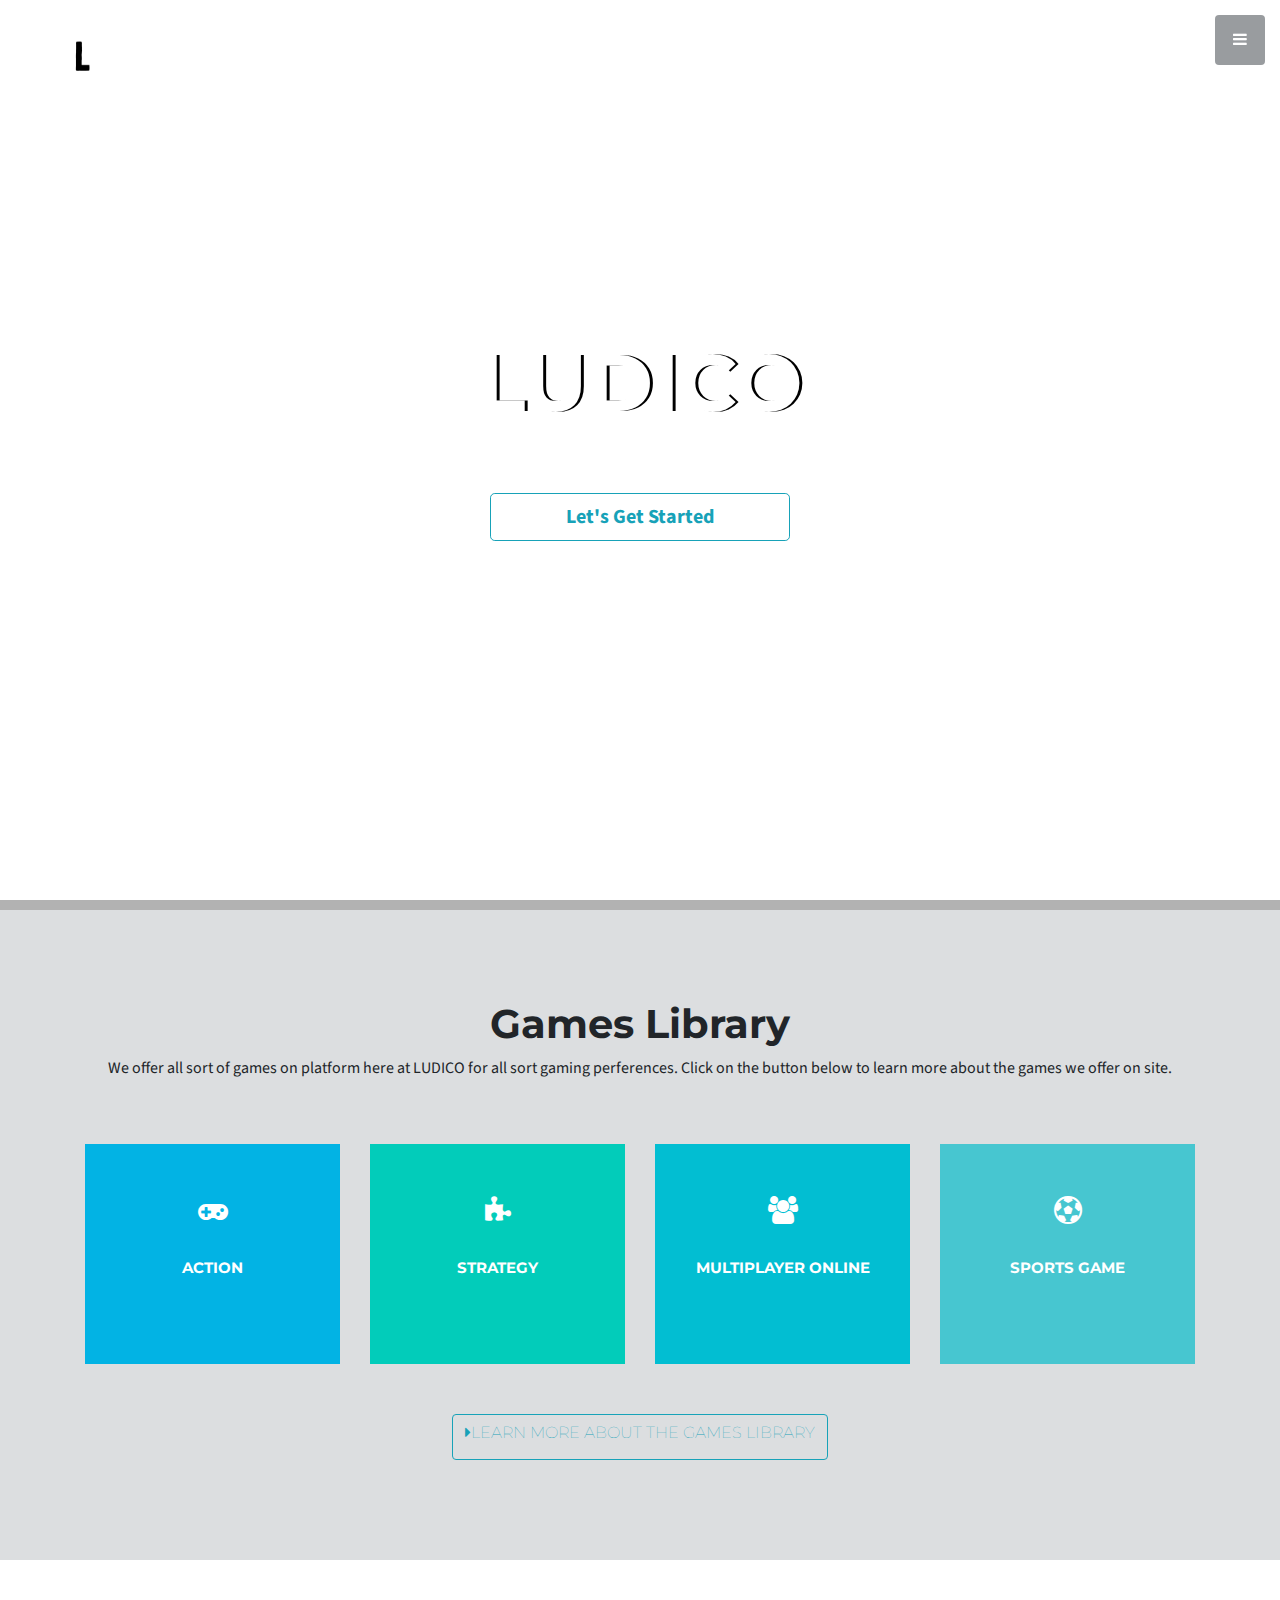
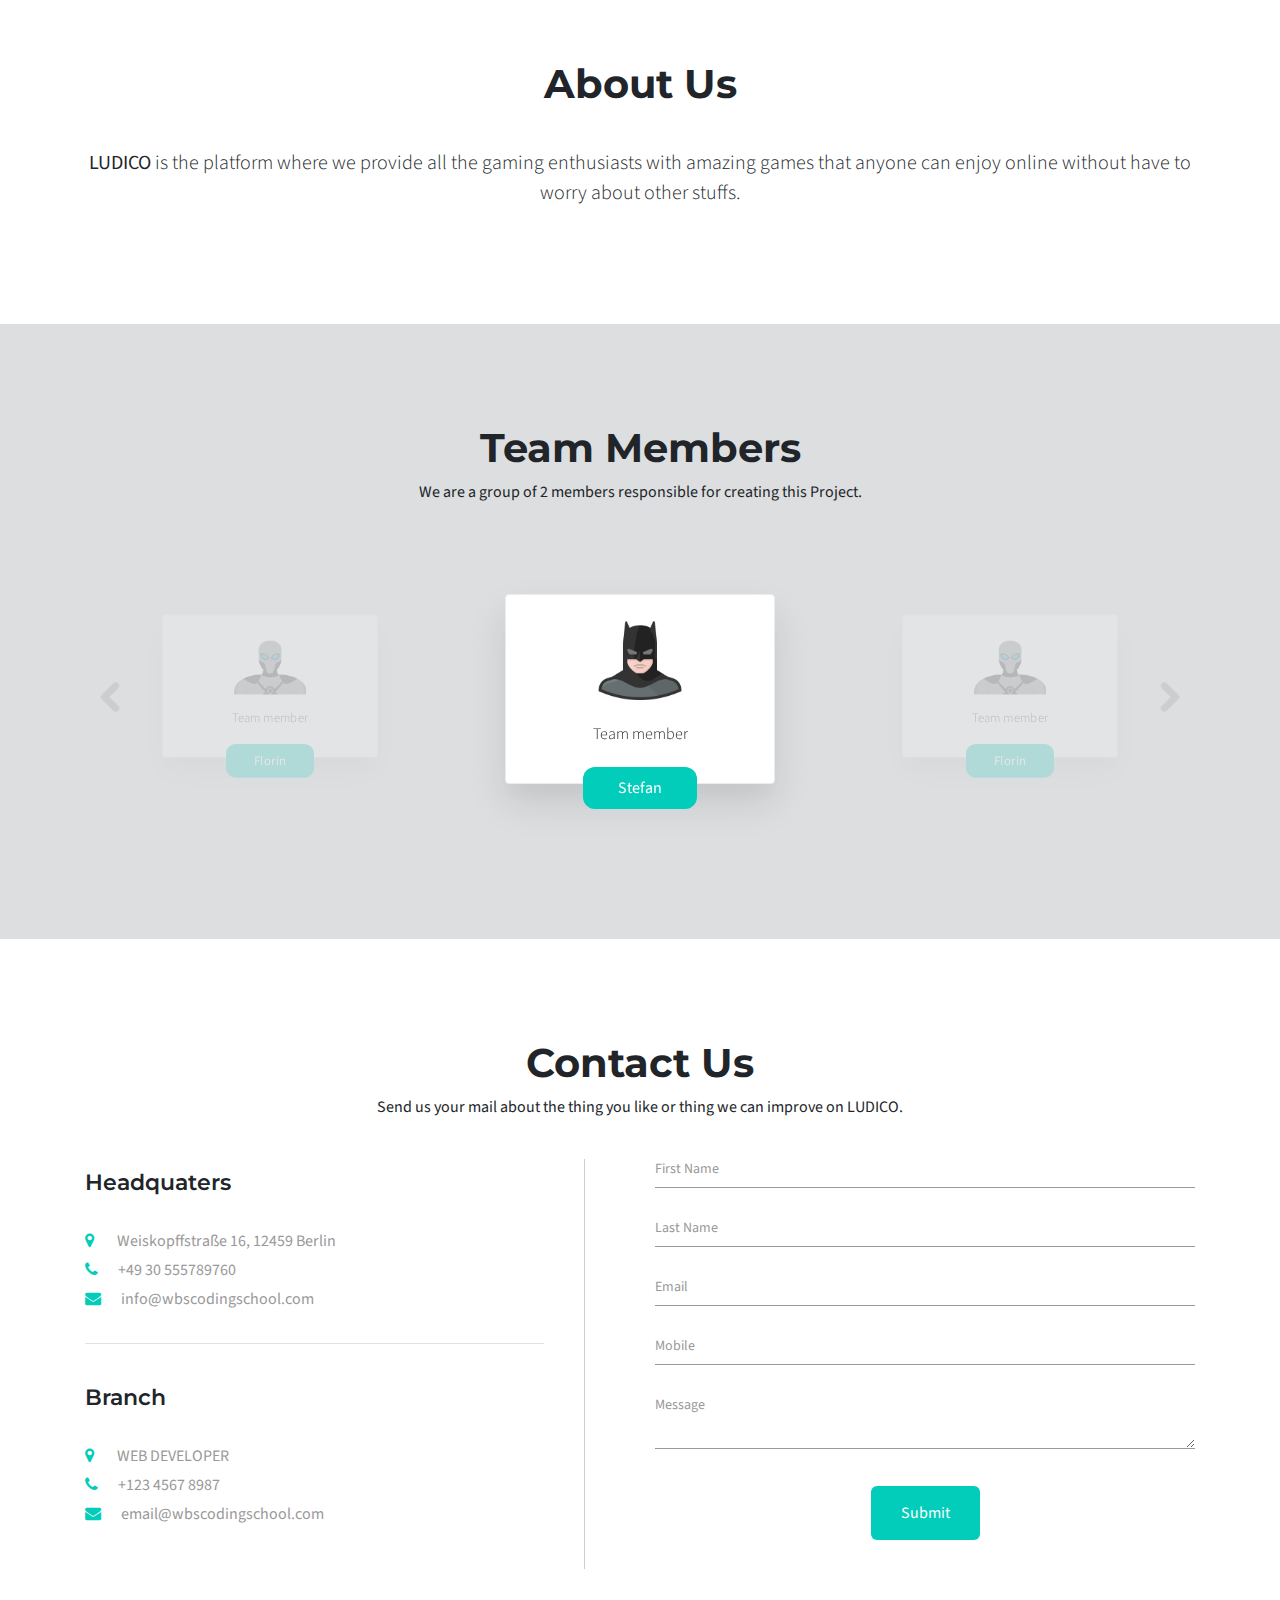
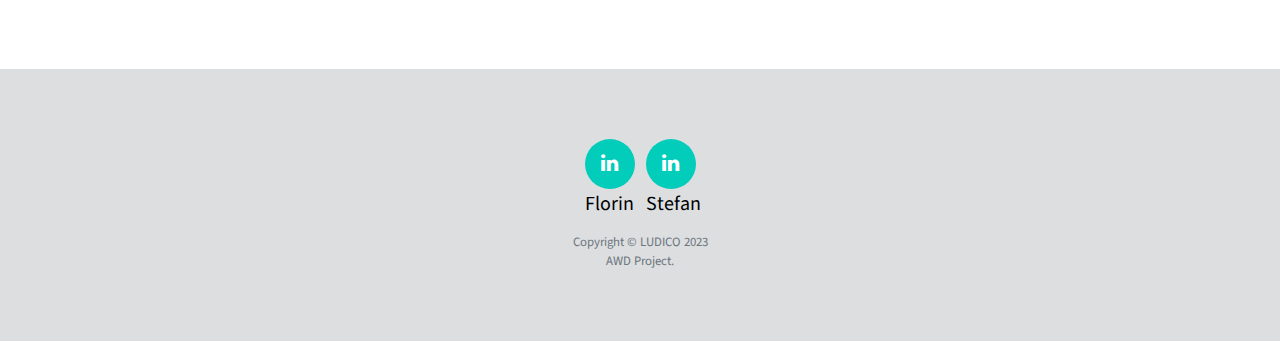
==== index.html @ aadd2159 "reset form/ categories updated" ====
<!DOCTYPE html>
<html lang="en">

<head>
  <meta charset="UTF-8">
  <meta name="viewport" content="width=device-width, initial-scale=1, shrink-to-fit=no">
  <meta name="description" content="Gaming Website">
  <meta name="author" content="">
  <link rel="icon" type="image/png" href="images/favicon-32x32.png" sizes="32x32" />
  <link rel="icon" type="image/png" href="images/favicon-16x16.png" sizes="16x16" />
  <title>LUDICO</title>
  <!--stylesheet-->
  <link href="https://fonts.googleapis.com/css?family=Montserrat:500,700&display=swap&subset=latin-ext"
    rel="stylesheet">
  <link href="https://fonts.googleapis.com/css?family=Open+Sans:400,400i,600&display=swap&subset=latin-ext"
    rel="stylesheet">
  <link href="https://fonts.googleapis.com/css?family=Source+Sans+Pro:400,700,900" rel="stylesheet">
  <link href="https://maxcdn.bootstrapcdn.com/font-awesome/4.7.0/css/font-awesome.min.css" rel="stylesheet"
    type="text/css">
  <link href="styles/styles.css" rel="stylesheet" type="text/css">
  <link href="styles/custom-responsive-styles.css" rel="stylesheet" type="text/css">
  <!--scripts-->
  <script type="text/javascript" src="scripts/jquery-3.2.1.min.js"></script>
  <script type="text/javascript" src="scripts/all-plugins.js"></script>
  <script type="text/javascript" src="scripts/plugins-activate.js"></script>
  <script type="text/javascript" src="scripts/clearForm.js"></script>

</head>

<body id="page-top">
  <!-- Navigation Bar -->
  <div class="logo">
    <a class="navbar-brand logo-image" href="index.html"><img src="images/LUDICO-logos_white.png" alt="alternative"></a>
  </div>
  <a class="menu-toggle rounded" href="#">
    <i class="fa fa-bars"></i>
  </a>
  <nav id="sidebar-wrapper">
    <ul class="sidebar-nav">
      <li class="sidebar-brand">
        <a class="smooth-scroll" href="#Header"></a>
      </li>
      <li class="sidebar-nav-item">
        <a class="smooth-scroll" href="#page-top">Home</a>
      </li>
      <li class="sidebar-nav-item">
        <a class="smooth-scroll" href="#Services">Games Library</a>
      </li>
      <li class="sidebar-nav-item">
        <a class="smooth-scroll" href="#About">About Us</a>
      </li>
      <li class="sidebar-nav-item">
        <a class="smooth-scroll" href="#Testimonials">Team Member</a>
      </li>
      <li class="sidebar-nav-item">
        <a class="smooth-scroll" href="#Contact">Contact Us</a>
      </li>
    </ul>
  </nav>
  <!-- Header Starts -->
  <section id="Banner" class="content-section">
    <div class="container content-wrap text-center">
      <h1>LUDICO</h1>
      <h5>
        <em>"Welcome to the world of game with HTML, CSS and JAVASCRIPT"</em>
      </h5>
      <br>
      <a class="btn btn-lg btn-outline-info" href="GAMES.html"> <b>Let's Get Started</b> </a>
    </div>
    <div class="overlay"></div>
  </section>
  <!-- Header Ends -->
  <!-- GAME LIBRARY SECTION --> <!-- WE USED BOOTSTRAP SERVICES FOR THE LOOK -->
  <section id="Services" class="content-section text-center">
    <div class="container">
      <div class="block-heading">
        <h2>Games Library</h2>
        <p>We offer all sort of games on platform here at LUDICO for all sort gaming perferences. Click on the button
          below to learn more about the games we offer on site. <br><br></p>
      </div>
      <div class="row">
        <div class="col-md-3 col-sm-6">
          <div class="service-box">
            <div class="service-icon yellow">
              <div class="front-content">
                <i class="fa fa-gamepad"></i>
                <h3>Action</h3>
              </div>
            </div>
            <div class="service-content">
              <h3>Action</h3>
              <p>Action games emphasize physical challenges that require hand-eye coordination and motor skill to
                overcome. </p>
            </div>
          </div>
        </div>
        <div class="col-md-3 col-sm-6">
          <div class="service-box">
            <div class="service-icon orange">
              <div class="front-content">
                <i class="fa fa-puzzle-piece"></i>
                <h3>Strategy</h3>
              </div>
            </div>
            <div class="service-content">
              <h3>Strategy</h3>
              <p>Strategy video games focus on gameplay requiring careful and skillful thinking and planning in order to
                achieve victory and the action scales from world domination to squad-based tactics.</p>
            </div>
          </div>
        </div>
        <div class="col-md-3 col-sm-6">
          <div class="service-box ">
            <div class="service-icon red">
              <div class="front-content">
                <i class="fa fa-users" aria-hidden="true"></i>
                <h3>Multiplayer online</h3>
              </div>
            </div>
            <div class="service-content">
              <h3>Multiplayer online</h3>
              <p>Multiplayer online battle arena (MOBA) is a genre of strategy video games in which each player controls
                a single character with a set of unique abilities that improve over the course of a game and which
                contribute to the team's overall strategy.</p>
            </div>
          </div>
        </div>
        <div class="col-md-3 col-sm-6">
          <div class="service-box">
            <div class="service-icon grey">
              <div class="front-content">
                <i class="fa fa-futbol-o"></i>
                <h3>Sports game</h3>
              </div>
            </div>
            <div class="service-content">
              <h3>Sports game</h3>
              <p>Sports games emulate the playing of traditional physical sports.</p>
            </div>
          </div>
        </div>
      </div>
      <p><br></p>
      <a href="gamelib.html">
        <button type="button" class="btn btn-outline-info">
          <h5><i class="fa fa-caret-right"></i>LEARN MORE ABOUT THE GAMES LIBRARY</h5>
        </button>
      </a>
    </div>
  </section>
  <!--END OF GAME LIBRARY SECTION -->
  <!-- About Us Starts -->
  <section id="About" class="content-section">
    <div class="container text-center">
      <div class="row">
        <div class="col-lg-12">
          <div class="block-heading">
            <h2>About Us</h2>
          </div>
          <p class="lead"> <b> LUDICO </b> is the platform where we provide all the gaming enthusiasts with amazing
            games that anyone can enjoy online without have to worry about other stuffs.</p>
        </div>
      </div>
    </div>
  </section>
  <!-- About Us Starts -->
  <!-- TEAM MEMBERS --> <!-- WE USED THE BOOTSTRAP TESTIMONIALS TO CREATE THIS SECTION OF THE PAGE AS IT LOOKS GOOD -->
  <section id="Testimonials" class="content-section">
    <div class="container">
      <div class="row">
        <div class="col-sm-12">
          <div class="block-heading">
            <h2>Team Members</h2>
            <p>We are a group of 2 members responsible for creating this Project.</p>
          </div>
          <div id="customers-testimonials" class="owl-carousel">
            <div class="item">
              <div class="shadow-effect">
                <img class="img-circle" src="./styles/batman_90804.png" alt="">
                <p>Team member</p>
              </div>
              <div class="testimonial-name">Stefan</div>
            </div>
            <div class="item">
              <div class="shadow-effect">
                <img class="img-circle" src="./styles/rrr.png" alt="">
                <p>Team member</p>
              </div>
              <div class="testimonial-name">Florin</div>
            </div>
          </div>
        </div>
      </div>
    </div>
    </div>
  </section>
  <!-- END OF TEAM MEMBERS SECTION -->
  <!--CONTACT US SECTION OF THE PAGE -->
  <section id="Contact" class="content-section">
    <div class="container">
      <div class="block-heading">
        <h2>Contact Us</h2>
        <p>Send us your mail about the thing you like or thing we can improve on LUDICO.</p>
      </div>
      <div class="row">
        <div class="col-sm-12 col-md-6 col-lg-6">
          <div class="contact-wrapper">
            <div class="address-block border-bottom">
              <h3 class="add-title">Headquaters</h3>
              <div class="c-detail">
                <span class="c-icon"><i class="fa fa-map-marker" aria-hidden="true"></i></span><span
                  class="c-info">&nbsp;Weiskopffstraße 16, 12459 Berlin</span>
              </div>
              <div class="c-detail">
                <span class="c-icon"><i class="fa fa-phone" aria-hidden="true"></i></span><span class="c-info">+49 30
                  555789760</span>
              </div>
              <div class="c-detail">
                <span class="c-icon"><i class="fa fa-envelope" aria-hidden="true"></i></span><span
                  class="c-info">info@wbscodingschool.com</span>
              </div>
            </div>
            <div class="address-block">
              <h3 class="add-title">Branch</h3>
              <div class="c-detail">
                <span class="c-icon"><i class="fa fa-map-marker" aria-hidden="true"></i></span><span
                  class="c-info">&nbsp;WEB DEVELOPER</span>
              </div>
              <div class="c-detail">
                <span class="c-icon"><i class="fa fa-phone" aria-hidden="true"></i></span><span class="c-info">+123 4567
                  8987</span>
              </div>
              <div class="c-detail">
                <span class="c-icon"><i class="fa fa-envelope" aria-hidden="true"></i></span><span
                  class="c-info">email@wbscodingschool.com</span>
              </div>
            </div>
          </div>
        </div>
        <!--FORM FOR CONTACTING-->
        <div class="col-sm-12 col-md-6 col-lg-6">
          <div class="form-wrap">
            <!-- <form action="javascript:void(0)" method="post"> -->
              <form action="https://formspree.io/f/xyyakazd"
                  method="POST">
                 

              <div class="fname floating-label">
                <input type="text" class="floating-input" name="full name" />
                <label for="title">First Name</label>
              </div>
              <div class="fname floating-label">
                <input type="text" class="floating-input" name="full name" />
                <label for="title">Last Name</label>
              </div>
              <div class="email floating-label">
                <input type="email" class="floating-input" name="email" />
                <label for="email">Email</label>
              </div>
              <div class="contact floating-label">
                <input type="tel" class="floating-input" name="contact" />
                <label for="email">Mobile</label>
              </div>
              <div class="company floating-label">
                <textarea type="text" class="floating-input" name="company"></textarea>
                <label for="email">Message</label>
              </div>
              <div class="submit-btn">
                <button type="submit" >Submit</button>
              </div>
            </form>
          </div>
        </div>
      </div>
    </div>
  </section>
  <!-- Footer Section Of the Page -->
  <footer class="footer text-center">
    <div class="container">
      <ul class="list-inline">
        <li class="list-inline-item">
          <a class="social-link rounded-circle text-white" href="https://www.linkedin.com/in/nicu-florin-radu/">
            <p class="fa fa-linkedin" aria-hidden="true"></p> <br>
            <p class="name" id="name">Florin</p>
          </a>
        </li>

        <li class="list-inline-item">
          <a class="social-link rounded-circle text-white" href="https://www.linkedin.com/in/stefan-lucian/">
            <p class="fa fa-linkedin" aria-hidden="true"> </p> <br>
            <p class="name" id="name">Stefan</p>
          </a>
        </li>
      </ul>
      <p class="text-muted small mb-0">Copyright © LUDICO 2023</p>
      <p class="text-muted small mb-0">AWD Project.</p>
    </div>
  </footer>
</body>

</html>
---- styles/custom-responsive-styles.css ----
/*Extra small devices (portrait phones, less than 576px)*/
@media (max-width: 575px) {
  .content-section {
    padding-top: 70px;
    padding-bottom: 70px;
  }
  .logo i {
    font-size: 40px;
  }
  #Banner .content-wrap h1 {
    font-size: 36px;
  }
  #Banner .content-wrap h3 {
    font-size: 20px;
  }
  .btn-xl {
    padding: 15px 30px;
  }
  .content-section-heading h2 {
    font-size: 30px;
  }
  #Portfolio .portfolio-wrapper .each-portfolio {
    float: none;
    margin: 0 auto 20px;
    width: 100%;
    display: block;
  }
  #customers-testimonials .item {
    margin-bottom: 0;
  }
  #Contact .contact-wrapper {
    border-right: none;
    margin-right: 0;
    padding: 0;
  }
  #Contact .contact-wrapper span {
    font-size: 18px;
  }
  .address-block,
  #Contact .address-block.border-bottom {
    margin-bottom: 40px;
    padding: 0 15px 30px;
  }
  footer.footer .social-link {
    height: 50px;
    width: 50px;
    font-size: 18px;
  }
  .owl-nav {
    display: none !important; 
  }
}
/*Small devices (landscape phones, 576px and up)*/
@media (min-width: 576px) and (max-width: 767px) {
  .logo i {
    font-size: 40px;
  }
  .content-section {
    padding-top: 70px;
    padding-bottom: 70px;
  }
  #Banner .content-wrap h1 {
    font-size: 36px;
  }
  #Banner .content-wrap h3 {
    font-size: 20px;
  }
  .btn-xl {
    padding: 15px 30px;
  }
  .content-section-heading h2 {
    font-size: 30px;
  }
  #Portfolio .portfolio-wrapper .each-portfolio {
    float: none;
    margin: 0 auto 20px;
    width: 100%;
    display: block;
  }
  #customers-testimonials .item {
    margin-bottom: 0;
  }
  #Contact .contact-wrapper {
    border-right: none;
    margin-right: 0;
    padding: 0;
  }
  #Contact .contact-wrapper span {
    font-size: 18px;
  }
  .address-block,
  #Contact .address-block.border-bottom {
    margin-bottom: 40px;
    padding: 0 15px 30px;
  }
  footer.footer .social-link {
    height: 50px;
    width: 50px;
    font-size: 18px;
  }
  .owl-nav {
    display: none !important; 
  }
}
/*Medium devices (tablets, 768px and up)*/
@media (min-width: 768px) and (max-width: 991px) {
  .content-section {
    padding-top: 70px;
    padding-bottom: 70px;
  }
  #Banner .content-wrap h1 {
    font-size: 40px;
  }
  #Banner .content-wrap h3 {
    font-size: 24px;
  }
  .btn-xl {
    padding: 20px 30px;
  }
  .content-section-heading h2 {
    font-size: 30px;
  }
  #Contact .contact-wrapper span {
    font-size: 16px;
  }
  footer.footer .social-link {
    height: 50px;
    width: 50px;
    font-size: 18px;
  }
  .owl-nav {
    display: none !important; 
  }
  #Contact .c-icon {
    margin-right: 10px;
  }
}
/*Large devices (desktops, 992px and up)*/
@media (min-width: 992px) and (max-width: 1199px) {
  .content-section {
    padding-top: 70px;
    padding-bottom: 70px;
  }
  #Banner .content-wrap h1 {
    font-size: 40px;
  }
  #Banner .content-wrap h3 {
    font-size: 24px;
  }
  .btn-xl {
    padding: 20px 30px;
  }
  .content-section-heading h2 {
    font-size: 30px;
  }
  #Contact .contact-wrapper span {
    font-size: 16px;
  }
  footer.footer .social-link {
    height: 50px;
    width: 50px;
    font-size: 18px;
  }
  .owl-nav {
    display: none !important; 
  }
  #Contact .c-icon {
    margin-right: 10px;
  }
}
/*Extra large devices (large desktops, 1200px and up)*/
@media (min-width: 1200px) {}
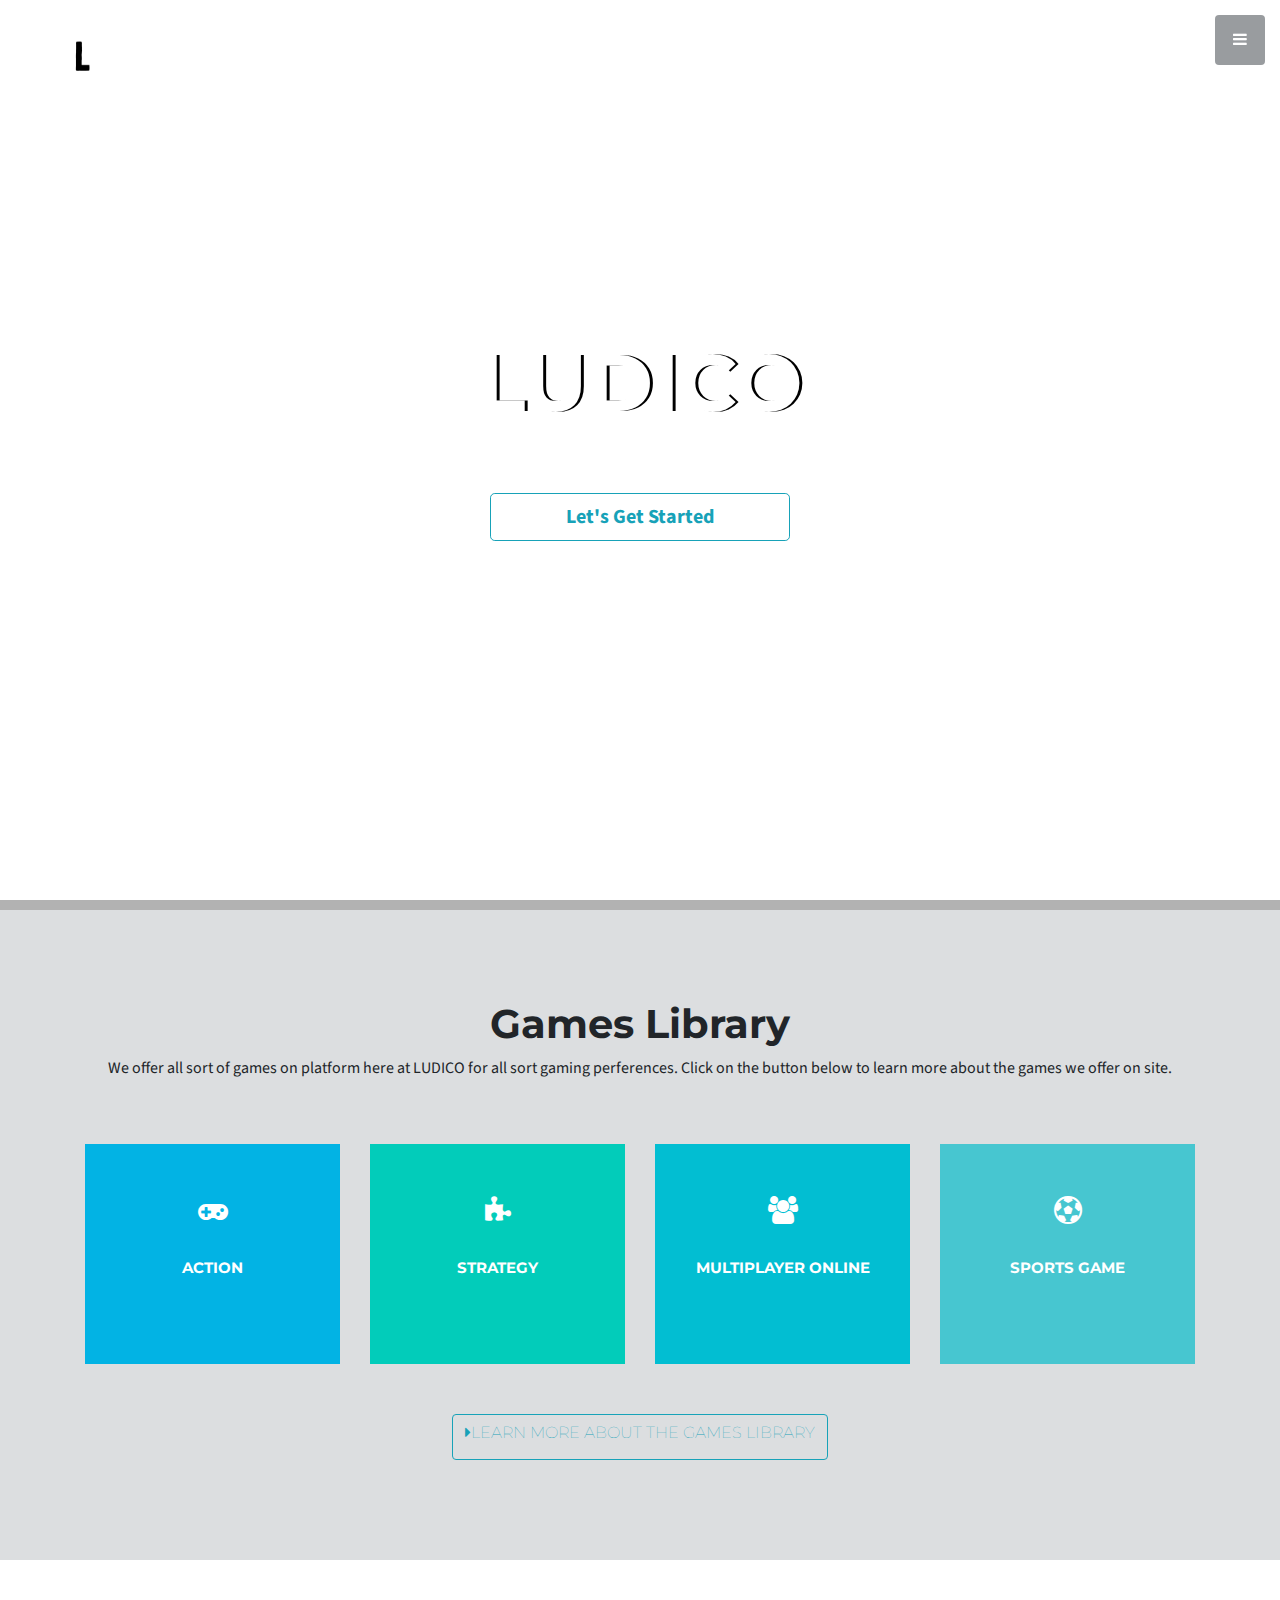
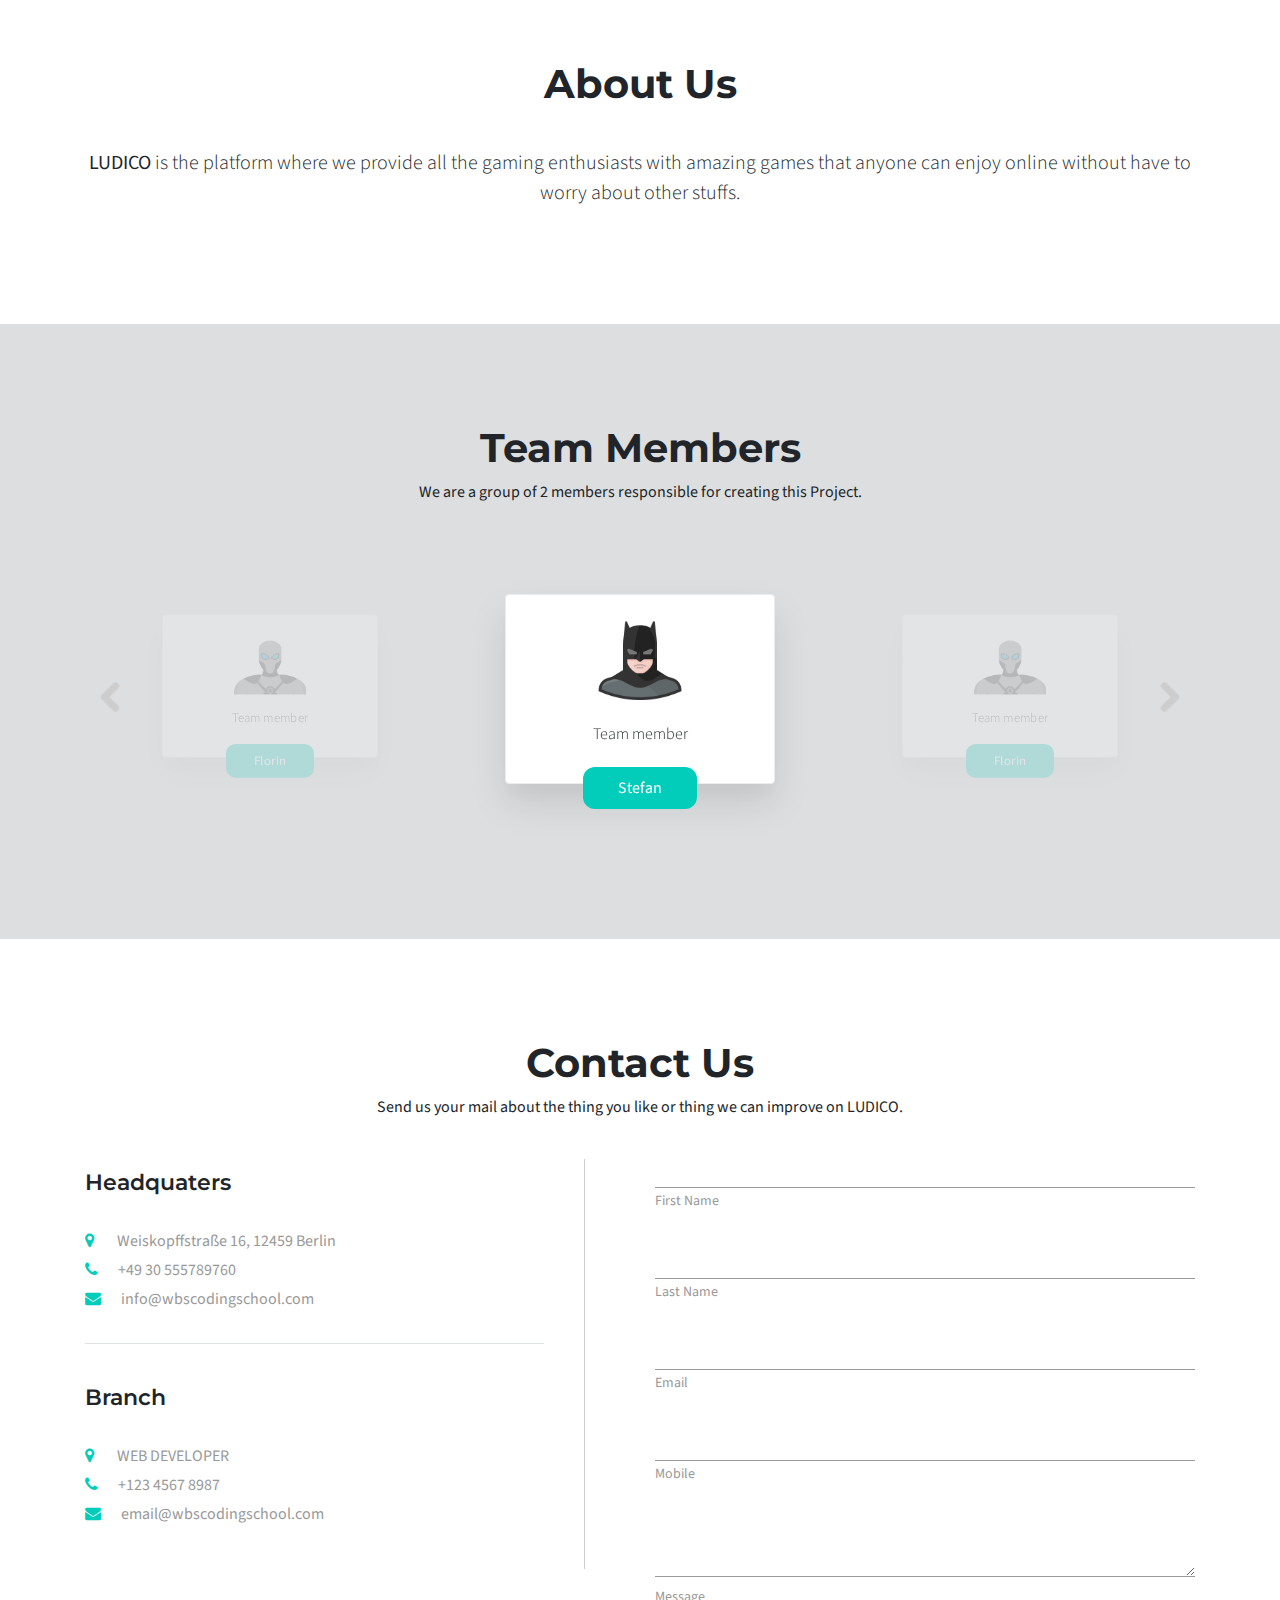
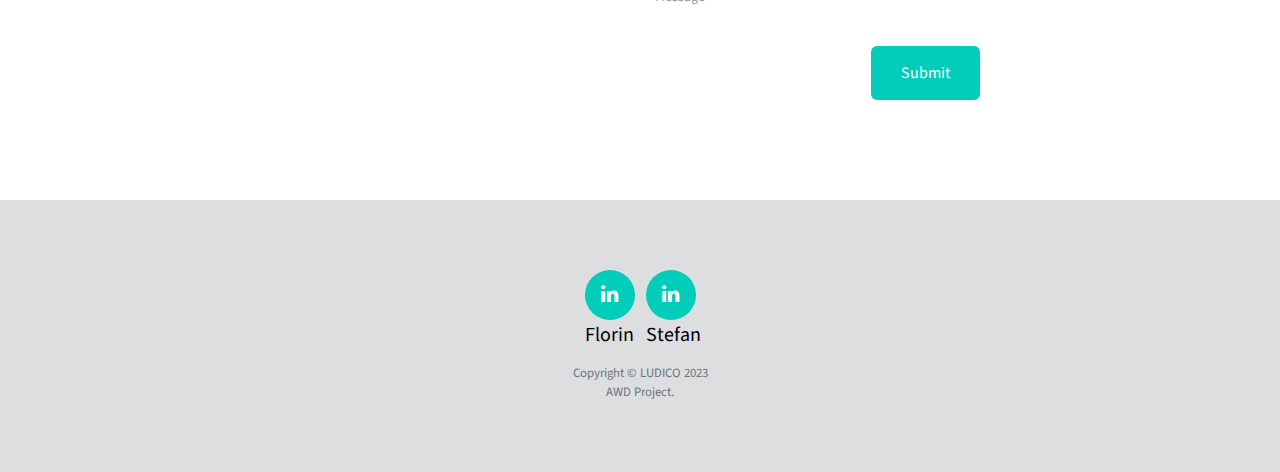
==== commit 8d71fa03: "message" ====
--- a/index.html
+++ b/index.html
@@ -241,9 +241,8 @@
         <div class="col-sm-12 col-md-6 col-lg-6">
           <div class="form-wrap">
             <!-- <form action="javascript:void(0)" method="post"> -->
-              <form action="https://formspree.io/f/xyyakazd"
-                  method="POST">
-                 
+            <form action="https://formspree.io/f/xrgvppgr" method="POST">
+
 
               <div class="fname floating-label">
                 <input type="text" class="floating-input" name="full name" />
@@ -266,7 +265,7 @@
                 <label for="email">Message</label>
               </div>
               <div class="submit-btn">
-                <button type="submit" >Submit</button>
+                <button type="submit">Submit</button>
               </div>
             </form>
           </div>
